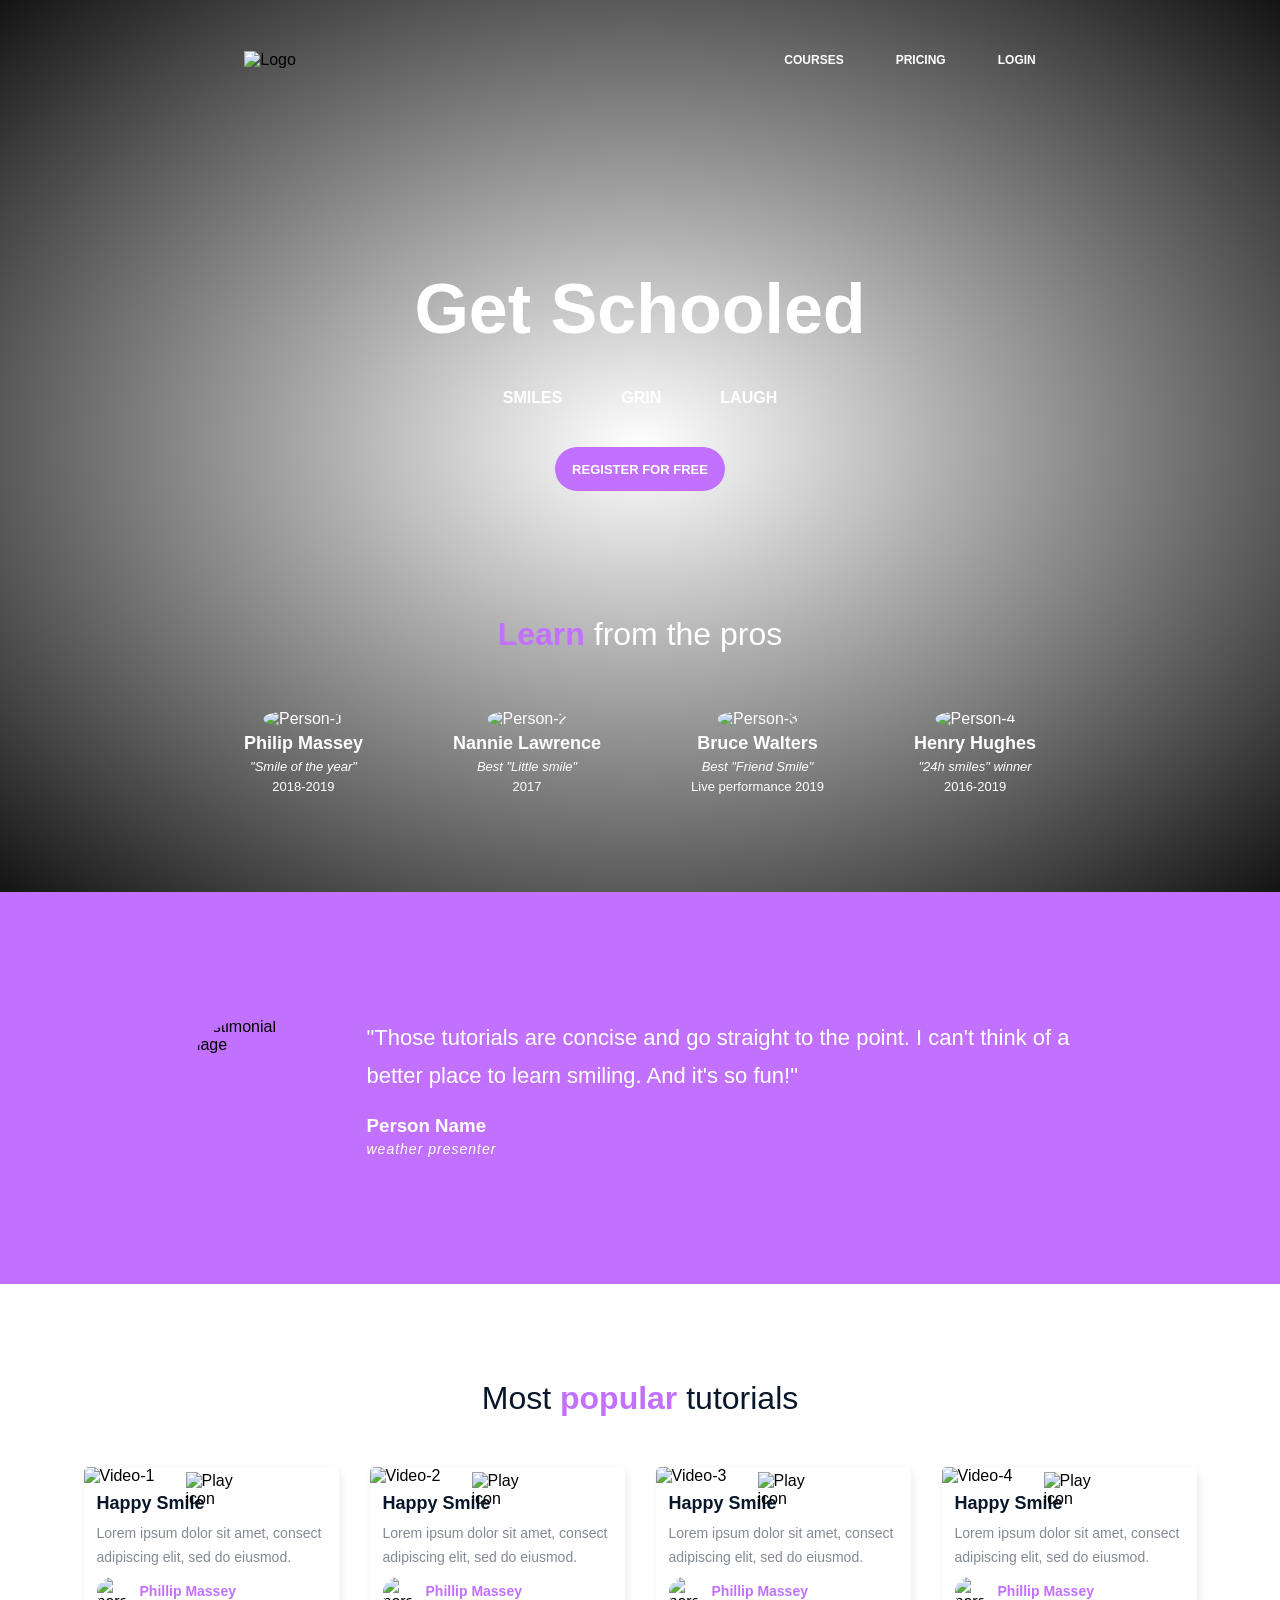
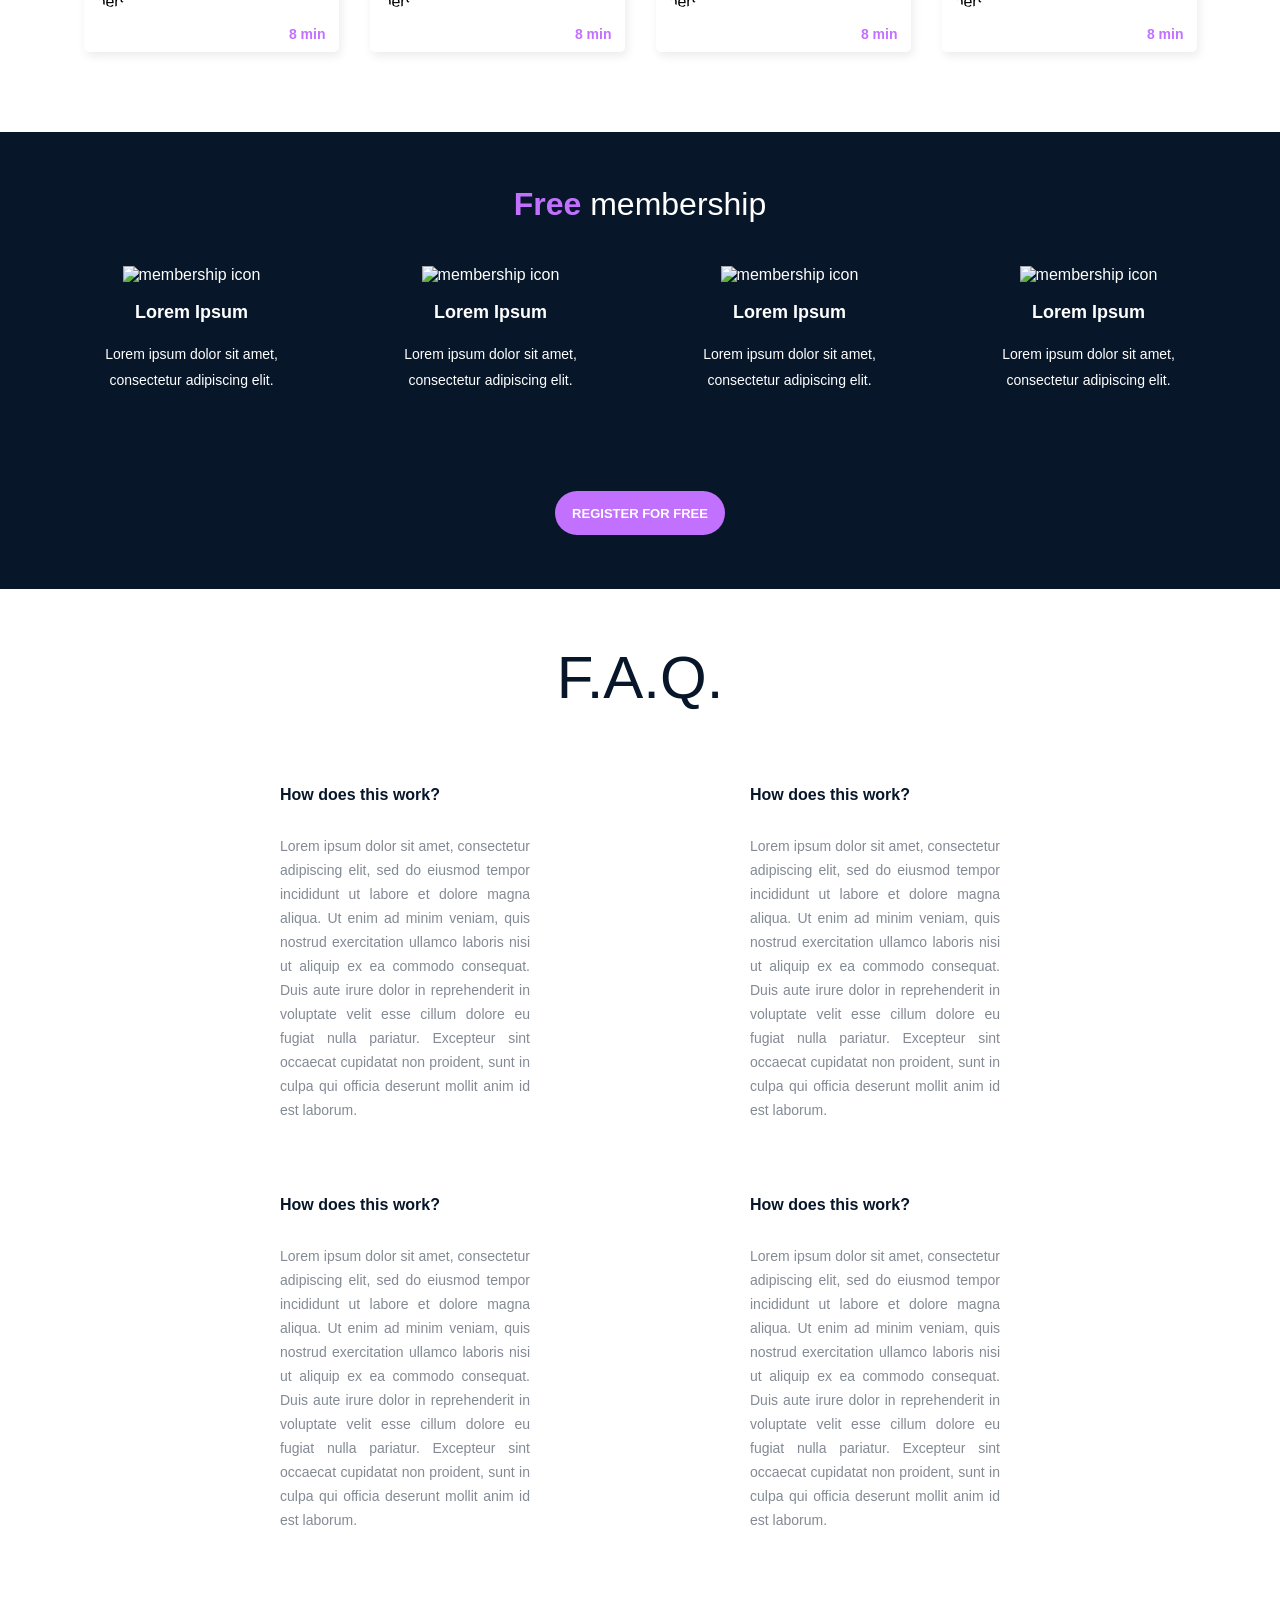
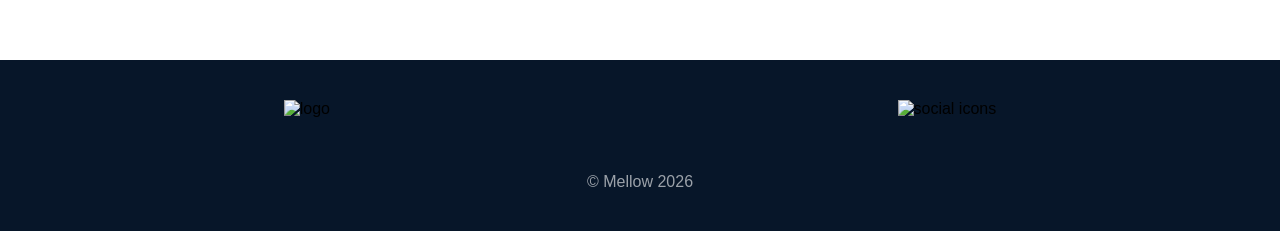
==== html_advanced/index.html @ ff9df3bf "HTML file" ====
<!DOCTYPE html>
<html lang="en">

<head>
    <meta charset="UTF-8">
    <link rel="stylesheet" href="./style.css">
    <meta name="viewport" content="width=device-width, initial-scale=1.0">
    <title>Our website</title>
    <link rel="stylesheet" href="style.css">
    <link rel="icon" href="https://html-homework-assets.vercel.app/smile-white.png">
</head>

<body>
    <header>
        <div id="logo-container">
            <img src="https://html-homework-assets.vercel.app/logo.svg" alt="Logo">
        </div>

        <nav>
            <a href="#">Courses</a>
            <a href="#">Pricing</a>
            <a href="#">Login</a>
        </nav>
    </header>

    <main>
        <h1>Get Schooled</h1>

        <div id="hero-text">
            <span>SMILES</span>
            <span>GRIN</span>
            <span>LAUGH</span>
        </div>

        <button>REGISTER FOR FREE</button>

        <div id="lower-part">
            <h3><span>Learn</span> from the pros</h3>

            <div id="people">

                <div class="person">
                    <img src="https://html-homework-assets.vercel.app/philip.jpg" alt="Person-1" />
                    <h5>Philip Massey</h5>
                    <i>"Smile of the year"</i>
                    <h6>2018-2019</h6>
                </div>

                <div class="person">
                    <img src="https://html-homework-assets.vercel.app/nannie.jpg" alt="Person-2" />
                    <h5>Nannie Lawrence</h5>
                    <i>Best "Little smile"</i>
                    <h6>2017</h6>
                </div>

                <div class="person">
                    <img src="https://html-homework-assets.vercel.app/bruce.jpg" alt="Person-3" />
                    <h5>Bruce Walters</h5>
                    <i>Best "Friend Smile"</i>
                    <h6>Live performance 2019</h6>
                </div>

                <div class="person">
                    <img src="https://html-homework-assets.vercel.app/henry.jpg" alt="Person-4" />
                    <h5>Henry Hughes</h5>
                    <i>"24h smiles" winner</i>
                    <h6>2016-2019</h6>
                </div>

            </div>
        </div>
    </main>

    <section id="testimonial">
        <img src="https://html-homework-assets.vercel.app/testimonial.jpg" alt="testimonial image">
        <div id="quote">
            <blockquote>
                "Those tutorials are concise and go straight to the point. I can't think of a better place to learn
                smiling. And it's so fun!"
            </blockquote>

            <div id="author">
                <h3>Person Name</h3>
                <i>weather presenter</i>
            </div>
        </div>
    </section>

    <section id="video-section">
        <h3 class="title">Most <span>popular</span> tutorials</h3>

        <div id="videos">
            <div class="single-video">
                <div class="preview">
                    <img src="https://html-homework-assets.vercel.app/play.svg" class="play-icon" alt="Play icon">
                    <img src="https://html-homework-assets.vercel.app/video-1.jpg" alt="Video-1">
                </div>
                <div class="contents">
                    <h3>Happy Smile</h3>
                    <p>Lorem ipsum dolor sit amet, consect adipiscing elit, sed do eiusmod.</p>

                    <div class="author">
                        <img src="https://html-homework-assets.vercel.app/bruce.jpg" alt="person-1">
                        <h4>Phillip Massey</h4>
                    </div>

                    <div class="ratings">
                        <span class="stars"></span>
                        <b>8 min</b>
                    </div>
                </div>
            </div>

            <div class="single-video">
                <div class="preview">
                    <img src="https://html-homework-assets.vercel.app/play.svg" class="play-icon" alt="Play icon">
                    <img src="https://html-homework-assets.vercel.app/video-2.jpg" alt="Video-2">
                </div>
                <div class="contents">
                    <h3>Happy Smile</h3>
                    <p>Lorem ipsum dolor sit amet, consect adipiscing elit, sed do eiusmod.</p>

                    <div class="author">
                        <img src="https://html-homework-assets.vercel.app/bruce.jpg" alt="person-1">
                        <h4>Phillip Massey</h4>
                    </div>

                    <div class="ratings">
                        <span class="stars"></span>
                        <b>8 min</b>
                    </div>
                </div>
            </div>

            <div class="single-video">
                <div class="preview">
                    <img src="https://html-homework-assets.vercel.app/play.svg" class="play-icon" alt="Play icon">
                    <img src="https://html-homework-assets.vercel.app/video-3.jpg" alt="Video-3">
                </div>
                <div class="contents">
                    <h3>Happy Smile</h3>
                    <p>Lorem ipsum dolor sit amet, consect adipiscing elit, sed do eiusmod.</p>

                    <div class="author">
                        <img src="https://html-homework-assets.vercel.app/bruce.jpg" alt="person-1">
                        <h4>Phillip Massey</h4>
                    </div>

                    <div class="ratings">
                        <span class="stars"></span>
                        <b>8 min</b>
                    </div>
                </div>
            </div>

            <div class="single-video">
                <div class="preview">
                    <img src="https://html-homework-assets.vercel.app/play.svg" class="play-icon" alt="Play icon">
                    <img src="https://html-homework-assets.vercel.app/video-4.jpg" alt="Video-4">
                </div>
                <div class="contents">
                    <h3>Happy Smile</h3>
                    <p>Lorem ipsum dolor sit amet, consect adipiscing elit, sed do eiusmod.</p>

                    <div class="author">
                        <img src="https://html-homework-assets.vercel.app/bruce.jpg" alt="person-1">
                        <h4>Phillip Massey</h4>
                    </div>

                    <div class="ratings">
                        <span class="stars"></span>
                        <b>8 min</b>
                    </div>
                </div>
            </div>

        </div>
    </section>

    <section id="membership-section">
        <h3 class="title"><span>Free</span> membership</h3>

        <div id="memberships">
            <div class="membership-card">
                <img src="https://html-homework-assets.vercel.app/smile.png" alt="membership icon">
                <h3>Lorem Ipsum</h3>
                <p>Lorem ipsum dolor sit amet, consectetur adipiscing elit.</p>
            </div>
            <div class="membership-card">
                <img src="https://html-homework-assets.vercel.app/smile.png" alt="membership icon">
                <h3>Lorem Ipsum</h3>
                <p>Lorem ipsum dolor sit amet, consectetur adipiscing elit.</p>
            </div>
            <div class="membership-card">
                <img src="https://html-homework-assets.vercel.app/smile.png" alt="membership icon">
                <h3>Lorem Ipsum</h3>
                <p>Lorem ipsum dolor sit amet, consectetur adipiscing elit.</p>
            </div>
            <div class="membership-card">
                <img src="https://html-homework-assets.vercel.app/smile.png" alt="membership icon">
                <h3>Lorem Ipsum</h3>
                <p>Lorem ipsum dolor sit amet, consectetur adipiscing elit.</p>
            </div>
        </div>

        <button>REGISTER FOR FREE</button>
    </section>

    <section id="faq-section">
        <h3 class="title">F.A.Q.</h3>

        <div id="faqs">
            <div class="faq-grid">
                <article class="single-faq">
                    <h3>How does this work?</h3>
                    <p>Lorem ipsum dolor sit amet, consectetur adipiscing elit, sed do eiusmod tempor incididunt ut
                        labore
                        et dolore magna aliqua. Ut enim ad minim veniam, quis nostrud exercitation ullamco laboris nisi
                        ut
                        aliquip ex ea commodo consequat. Duis aute irure dolor in reprehenderit in voluptate velit esse
                        cillum dolore eu fugiat nulla pariatur. Excepteur sint occaecat cupidatat non proident, sunt in
                        culpa qui officia deserunt mollit anim id est laborum.</p>
                </article>
                <article class="single-faq">
                    <h3>How does this work?</h3>
                    <p>Lorem ipsum dolor sit amet, consectetur adipiscing elit, sed do eiusmod tempor incididunt ut
                        labore
                        et dolore magna aliqua. Ut enim ad minim veniam, quis nostrud exercitation ullamco laboris nisi
                        ut
                        aliquip ex ea commodo consequat. Duis aute irure dolor in reprehenderit in voluptate velit esse
                        cillum dolore eu fugiat nulla pariatur. Excepteur sint occaecat cupidatat non proident, sunt in
                        culpa qui officia deserunt mollit anim id est laborum.</p>
                </article>
            </div>
            <div class="faq-grid">
                <article class="single-faq">
                    <h3>How does this work?</h3>
                    <p>Lorem ipsum dolor sit amet, consectetur adipiscing elit, sed do eiusmod tempor incididunt ut
                        labore
                        et dolore magna aliqua. Ut enim ad minim veniam, quis nostrud exercitation ullamco laboris nisi
                        ut
                        aliquip ex ea commodo consequat. Duis aute irure dolor in reprehenderit in voluptate velit esse
                        cillum dolore eu fugiat nulla pariatur. Excepteur sint occaecat cupidatat non proident, sunt in
                        culpa qui officia deserunt mollit anim id est laborum.</p>
                </article>
                <article class="single-faq">
                    <h3>How does this work?</h3>
                    <p>Lorem ipsum dolor sit amet, consectetur adipiscing elit, sed do eiusmod tempor incididunt ut
                        labore
                        et dolore magna aliqua. Ut enim ad minim veniam, quis nostrud exercitation ullamco laboris nisi
                        ut
                        aliquip ex ea commodo consequat. Duis aute irure dolor in reprehenderit in voluptate velit esse
                        cillum dolore eu fugiat nulla pariatur. Excepteur sint occaecat cupidatat non proident, sunt in
                        culpa qui officia deserunt mollit anim id est laborum.</p>
                </article>
            </div>
        </div>
    </section>

    <footer>
        <div>
            <img src="https://html-homework-assets.vercel.app/logo.svg" alt="logo">
            <img src="https://html-homework-assets.vercel.app/social_icons.svg" alt="social icons">
        </div>
        <span>&copy; Mellow 2026</span>
    </footer>
</body>

</html>
---- html_advanced/style.css ----
* {
  padding: 0;
  margin: 0;
  box-sizing: border-box;
}
body {
  font-family: sans-serif;
}

header {
  display: flex;
  align-items: center;
  justify-content: space-around;
  width: 100%;
  height: 50px;
  position: absolute;
  top: 35px;
}

header #logo-container {
  display: flex;
  align-items: center;
  gap: 20px;
}

header nav {
  display: flex;
  flex-direction: row;
  align-items: center;
  gap: 52px;
}

header nav a {
  color: #fff;
  font-size: 12px;
  font-weight: 700;
  text-decoration: none;
  text-transform: uppercase;
  position: relative;
}

header nav a::before {
  content: "";
  position: absolute;
  bottom: -3px;
  left: 0;
  width: 0%;
  height: 3px;
  background-color: #c271ff;
  transition: width 0.4s ease;
}

header nav a:hover::before {
  width: 100%;
}

main {
  padding-top: 269px;
  position: relative;
  color: #ffff;
  display: flex;
  flex-direction: column;
  align-items: center;
  justify-content: center;
  gap: 40px;
  padding-bottom: 98px;
  overflow: hidden;
}

main::before {
  content: "";
  position: absolute;
  top: 0;
  left: 0;
  width: 100%;
  height: 100%;
  background:
    radial-gradient(rgba(41, 48, 61, 0), rgba(7, 22, 41, 1)),
    url("https://html-homework-assets.vercel.app/bg.jpg");
  background-size: cover;
  background-repeat: no-repeat;
  filter: grayscale(100%);
  z-index: -1;
}

main h1 {
  font-size: 70px;
}
main #hero-text {
  display: flex;
  align-items: center;
  gap: 59px;
}

#hero-text span {
  font-size: 16px;
  font-weight: 700;
  cursor: default;
}

button {
  width: 170px;
  height: 44px;
  border-radius: 22px;
  background: #c271ff;
  color: white;
  border: none;
  text-align: center;
  font-size: 13px;
  font-weight: 600;
  transition: 0.1s;
  cursor: pointer;
}

button:hover {
  opacity: 0.9;
}

button:active {
  transform: scale(1.02);
}
main #lower-part {
  display: flex;
  align-items: center;
  justify-content: center;
  flex-direction: column;
  margin-top: 85px;
  gap: 57px;
}

#lower-part h3 {
  text-align: center;
  font-size: 32px;
  font-weight: 200;
}
#lower-part h3 span {
  color: #c271ff;
  font-weight: 700;
}
main #people {
  display: flex;
  align-items: center;
  gap: 90px;
}
#people .person {
  display: flex;
  flex-direction: column;
  align-items: center;
  justify-content: center;
  gap: 5px;
}

#people .person img {
  border-radius: 100%;
}

#people .person h5 {
  color: #fff;
  text-align: center;
  font-size: 18px;
  font-weight: 900;
}

#people .person i,
#people .person h6 {
  color: #fff;
  text-align: center;
  font-size: 13px;
  font-weight: 400;
}

#testimonial {
  background: #c271ff;
  display: flex;
  flex-direction: row;
  align-items: center;
  justify-content: center;
  width: 100%;
  height: 392px;
  gap: 43px;
}

#testimonial img {
  width: 140px;
  height: 140px;
  border-radius: 50%;
  object-fit: cover;
}

#testimonial #quote {
  display: flex;
  flex-direction: column;
  gap: 20px;
}

#testimonial blockquote {
  color: #fff;
  font-size: 22px;
  font-weight: 400;
  width: 730px;
  line-height: 38px;
}

#testimonial #author {
  color: white;
  display: flex;
  flex-direction: column;
  gap: 4px;
}
#testimonial #author i {
  font-weight: 100;
  font-size: 14px;
  letter-spacing: 1px;
}

#video-section {
  display: flex;
  flex-direction: column;
  align-items: center;
  justify-content: center;
  padding-top: 96px;
  gap: 50px;
  padding-bottom: 80px;
}
.title {
  color: #071629;
  text-align: center;
  font-size: 32px;
  font-weight: 300;
}
.title span {
  color: #c271ff;
  font-weight: 700;
}

#video-section #videos {
  display: flex;
  align-items: center;
  gap: 31px;
}
#videos .single-video {
  width: 255px;
  /* height: 335px; */
  background: white;
  box-shadow: 2px 4px 10px rgba(0, 0, 0, 0.08);
  border-radius: 5px;
  overflow: hidden;
  display: flex;
  flex-direction: column;
  gap: 7.6px;
  padding-bottom: 10px;
  transition: 0.3s;
}
#videos .single-video:hover {
  transform: scale(1.03);
  cursor: pointer;
}
.single-video .preview {
  position: relative;
}
.single-video .preview .play-icon {
  position: absolute;
  top: 30%;
  left: 40%;
  width: 64px;
  height: 64px;
  object-fit: cover;
}

.single-video img {
  width: 100%;
  height: 184px;
  object-fit: cover;
}

.single-video .contents {
  display: flex;
  flex-direction: column;
  gap: 7.6px;
  padding: 0 13px;
}

.single-video h3 {
  color: #071629;
  font-size: 18px;
  font-weight: 700;
}

.single-video p {
  color: rgba(7, 22, 41, 0.5);
  font-size: 14px;
  font-weight: 400;
  line-height: 24px;
}

.single-video .author {
  display: flex;
  align-items: center;
  gap: 13px;
}

.single-video .author img {
  width: 30px;
  height: 30px;
  object-fit: cover;
  border-radius: 50%;
  position: relative;
}

.single-video .author h4 {
  color: #c271ff;
  font-size: 14px;
  font-weight: 600;
  line-height: 27px;
}

.single-video .ratings {
  display: flex;
  align-items: center;
  justify-content: space-between;
  padding-top: 12px;
}

.single-video .ratings .stars {
  background: url("/https://raw.githubusercontent.com/ndizeyedavid/html-homework-assets/main/rating.svg");
  width: 107px;
  height: 15px;
}

.single-video .ratings b {
  color: #c271ff;
  text-align: right;
  font-size: 14px;
  font-weight: 600;
}

#membership-section {
  background: #071629;
  display: flex;
  flex-direction: column;
  align-items: center;
  justify-content: center;
  width: 100%;
  /* height: 392px; */
  padding: 54px 0;
  gap: 43px;
}

#membership-section .title {
  color: #ffff;
}

#membership-section #memberships {
  display: flex;
  align-items: center;
  gap: 67px;
}
#membership-section .membership-card {
  color: white;
  display: flex;
  flex-direction: column;
  align-items: center;
  justify-content: center;
  gap: 18px;
}
.membership-card h3 {
  text-align: center;
  font-size: 18px;
  font-weight: 600;
}

.membership-card p {
  text-align: center;
  font-size: 14px;
  font-weight: 300;
  line-height: 26px;
  width: 232px;
}
#membership-section button {
  margin-top: 55px;
}

#faq-section {
  padding: 54px 0;
}
#faq-section .title {
  text-align: center;
  font-size: 60px;
  font-weight: 300;
}

#faqs {
  display: flex;
  align-items: center;
  align-items: center;
  justify-content: center;
  flex-direction: column;
  gap: 74px;
  padding: 74px 280px;
}

#faqs .faq-grid {
  display: flex;
  gap: 220px;
}

.faq-grid .single-faq {
  display: flex;
  flex-direction: column;
  gap: 30px;
}

.single-faq h3 {
  color: #071629;
  font-size: 16px;
  font-weight: 700;
}

.single-faq p {
  color: rgba(7, 22, 41, 0.5);
  font-size: 14px;
  font-weight: 400;
  line-height: 24px;
  text-align: justify;
}

footer {
  display: flex;
  flex-direction: column;
  gap: 55px;
  background: #071629;
  align-items: center;
  justify-content: center;
  padding: 40px 0;
}

footer div {
  width: 100%;
  display: flex;
  align-items: center;
  justify-content: space-around;
}

footer span {
  color: rgba(255, 255, 255, 0.6);
}
---- html_advanced/style.css ----
* {
  padding: 0;
  margin: 0;
  box-sizing: border-box;
}
body {
  font-family: sans-serif;
}

header {
  display: flex;
  align-items: center;
  justify-content: space-around;
  width: 100%;
  height: 50px;
  position: absolute;
  top: 35px;
}

header #logo-container {
  display: flex;
  align-items: center;
  gap: 20px;
}

header nav {
  display: flex;
  flex-direction: row;
  align-items: center;
  gap: 52px;
}

header nav a {
  color: #fff;
  font-size: 12px;
  font-weight: 700;
  text-decoration: none;
  text-transform: uppercase;
  position: relative;
}

header nav a::before {
  content: "";
  position: absolute;
  bottom: -3px;
  left: 0;
  width: 0%;
  height: 3px;
  background-color: #c271ff;
  transition: width 0.4s ease;
}

header nav a:hover::before {
  width: 100%;
}

main {
  padding-top: 269px;
  position: relative;
  color: #ffff;
  display: flex;
  flex-direction: column;
  align-items: center;
  justify-content: center;
  gap: 40px;
  padding-bottom: 98px;
  overflow: hidden;
}

main::before {
  content: "";
  position: absolute;
  top: 0;
  left: 0;
  width: 100%;
  height: 100%;
  background:
    radial-gradient(rgba(41, 48, 61, 0), rgba(7, 22, 41, 1)),
    url("https://html-homework-assets.vercel.app/bg.jpg");
  background-size: cover;
  background-repeat: no-repeat;
  filter: grayscale(100%);
  z-index: -1;
}

main h1 {
  font-size: 70px;
}
main #hero-text {
  display: flex;
  align-items: center;
  gap: 59px;
}

#hero-text span {
  font-size: 16px;
  font-weight: 700;
  cursor: default;
}

button {
  width: 170px;
  height: 44px;
  border-radius: 22px;
  background: #c271ff;
  color: white;
  border: none;
  text-align: center;
  font-size: 13px;
  font-weight: 600;
  transition: 0.1s;
  cursor: pointer;
}

button:hover {
  opacity: 0.9;
}

button:active {
  transform: scale(1.02);
}
main #lower-part {
  display: flex;
  align-items: center;
  justify-content: center;
  flex-direction: column;
  margin-top: 85px;
  gap: 57px;
}

#lower-part h3 {
  text-align: center;
  font-size: 32px;
  font-weight: 200;
}
#lower-part h3 span {
  color: #c271ff;
  font-weight: 700;
}
main #people {
  display: flex;
  align-items: center;
  gap: 90px;
}
#people .person {
  display: flex;
  flex-direction: column;
  align-items: center;
  justify-content: center;
  gap: 5px;
}

#people .person img {
  border-radius: 100%;
}

#people .person h5 {
  color: #fff;
  text-align: center;
  font-size: 18px;
  font-weight: 900;
}

#people .person i,
#people .person h6 {
  color: #fff;
  text-align: center;
  font-size: 13px;
  font-weight: 400;
}

#testimonial {
  background: #c271ff;
  display: flex;
  flex-direction: row;
  align-items: center;
  justify-content: center;
  width: 100%;
  height: 392px;
  gap: 43px;
}

#testimonial img {
  width: 140px;
  height: 140px;
  border-radius: 50%;
  object-fit: cover;
}

#testimonial #quote {
  display: flex;
  flex-direction: column;
  gap: 20px;
}

#testimonial blockquote {
  color: #fff;
  font-size: 22px;
  font-weight: 400;
  width: 730px;
  line-height: 38px;
}

#testimonial #author {
  color: white;
  display: flex;
  flex-direction: column;
  gap: 4px;
}
#testimonial #author i {
  font-weight: 100;
  font-size: 14px;
  letter-spacing: 1px;
}

#video-section {
  display: flex;
  flex-direction: column;
  align-items: center;
  justify-content: center;
  padding-top: 96px;
  gap: 50px;
  padding-bottom: 80px;
}
.title {
  color: #071629;
  text-align: center;
  font-size: 32px;
  font-weight: 300;
}
.title span {
  color: #c271ff;
  font-weight: 700;
}

#video-section #videos {
  display: flex;
  align-items: center;
  gap: 31px;
}
#videos .single-video {
  width: 255px;
  /* height: 335px; */
  background: white;
  box-shadow: 2px 4px 10px rgba(0, 0, 0, 0.08);
  border-radius: 5px;
  overflow: hidden;
  display: flex;
  flex-direction: column;
  gap: 7.6px;
  padding-bottom: 10px;
  transition: 0.3s;
}
#videos .single-video:hover {
  transform: scale(1.03);
  cursor: pointer;
}
.single-video .preview {
  position: relative;
}
.single-video .preview .play-icon {
  position: absolute;
  top: 30%;
  left: 40%;
  width: 64px;
  height: 64px;
  object-fit: cover;
}

.single-video img {
  width: 100%;
  height: 184px;
  object-fit: cover;
}

.single-video .contents {
  display: flex;
  flex-direction: column;
  gap: 7.6px;
  padding: 0 13px;
}

.single-video h3 {
  color: #071629;
  font-size: 18px;
  font-weight: 700;
}

.single-video p {
  color: rgba(7, 22, 41, 0.5);
  font-size: 14px;
  font-weight: 400;
  line-height: 24px;
}

.single-video .author {
  display: flex;
  align-items: center;
  gap: 13px;
}

.single-video .author img {
  width: 30px;
  height: 30px;
  object-fit: cover;
  border-radius: 50%;
  position: relative;
}

.single-video .author h4 {
  color: #c271ff;
  font-size: 14px;
  font-weight: 600;
  line-height: 27px;
}

.single-video .ratings {
  display: flex;
  align-items: center;
  justify-content: space-between;
  padding-top: 12px;
}

.single-video .ratings .stars {
  background: url("/https://raw.githubusercontent.com/ndizeyedavid/html-homework-assets/main/rating.svg");
  width: 107px;
  height: 15px;
}

.single-video .ratings b {
  color: #c271ff;
  text-align: right;
  font-size: 14px;
  font-weight: 600;
}

#membership-section {
  background: #071629;
  display: flex;
  flex-direction: column;
  align-items: center;
  justify-content: center;
  width: 100%;
  /* height: 392px; */
  padding: 54px 0;
  gap: 43px;
}

#membership-section .title {
  color: #ffff;
}

#membership-section #memberships {
  display: flex;
  align-items: center;
  gap: 67px;
}
#membership-section .membership-card {
  color: white;
  display: flex;
  flex-direction: column;
  align-items: center;
  justify-content: center;
  gap: 18px;
}
.membership-card h3 {
  text-align: center;
  font-size: 18px;
  font-weight: 600;
}

.membership-card p {
  text-align: center;
  font-size: 14px;
  font-weight: 300;
  line-height: 26px;
  width: 232px;
}
#membership-section button {
  margin-top: 55px;
}

#faq-section {
  padding: 54px 0;
}
#faq-section .title {
  text-align: center;
  font-size: 60px;
  font-weight: 300;
}

#faqs {
  display: flex;
  align-items: center;
  align-items: center;
  justify-content: center;
  flex-direction: column;
  gap: 74px;
  padding: 74px 280px;
}

#faqs .faq-grid {
  display: flex;
  gap: 220px;
}

.faq-grid .single-faq {
  display: flex;
  flex-direction: column;
  gap: 30px;
}

.single-faq h3 {
  color: #071629;
  font-size: 16px;
  font-weight: 700;
}

.single-faq p {
  color: rgba(7, 22, 41, 0.5);
  font-size: 14px;
  font-weight: 400;
  line-height: 24px;
  text-align: justify;
}

footer {
  display: flex;
  flex-direction: column;
  gap: 55px;
  background: #071629;
  align-items: center;
  justify-content: center;
  padding: 40px 0;
}

footer div {
  width: 100%;
  display: flex;
  align-items: center;
  justify-content: space-around;
}

footer span {
  color: rgba(255, 255, 255, 0.6);
}
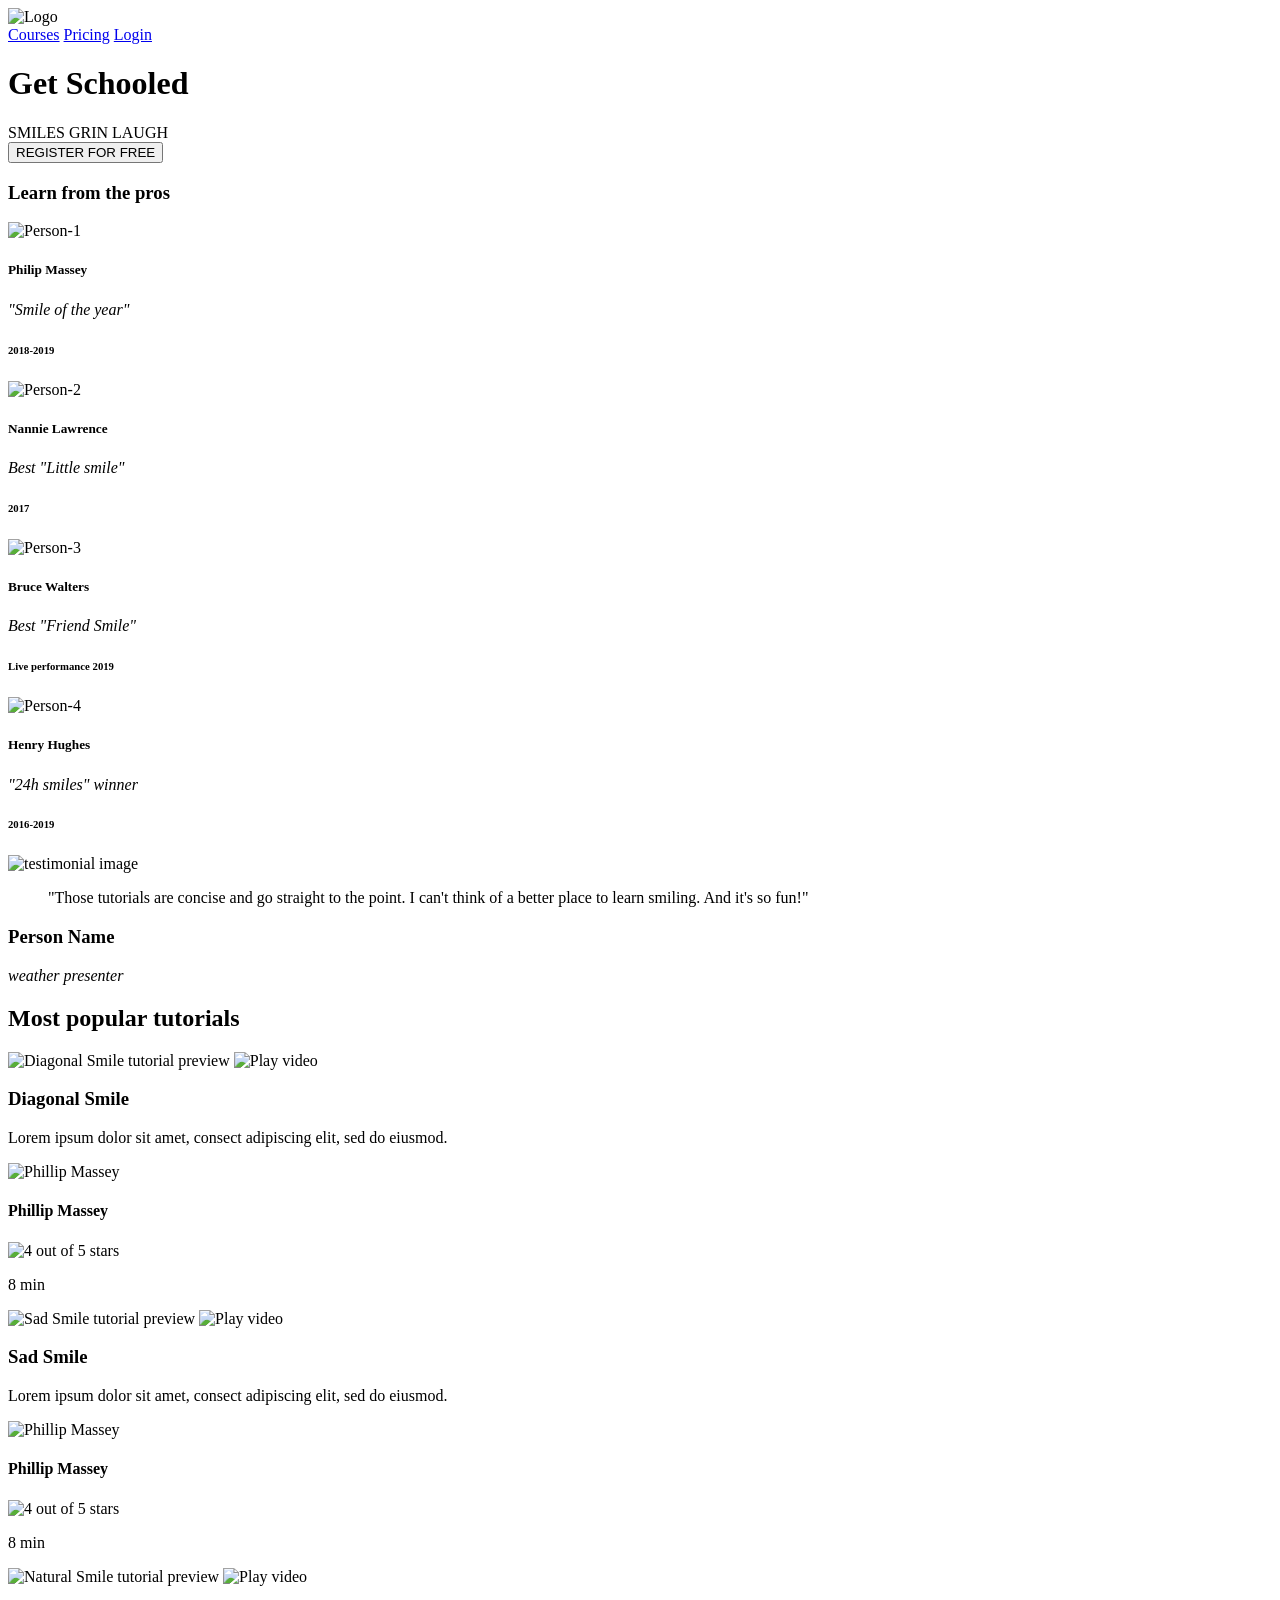
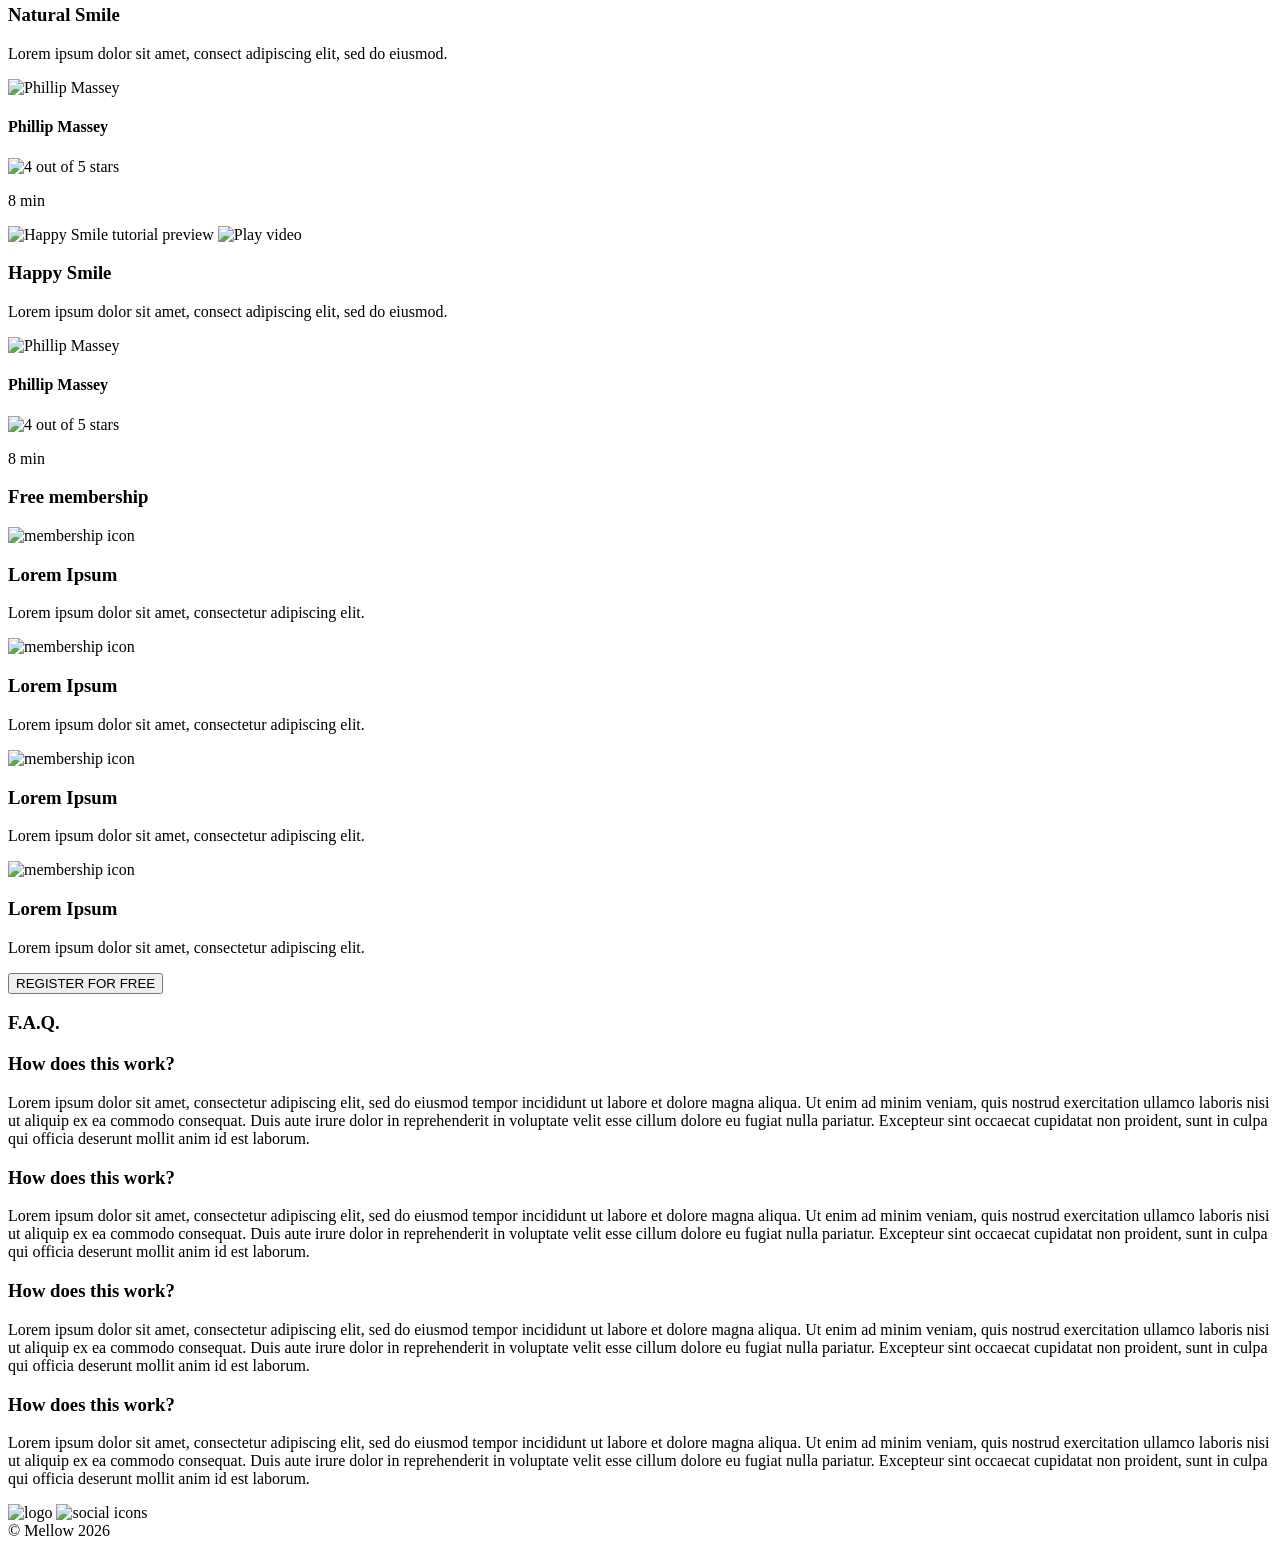
==== commit 267d2848: "UPDATE index.tml" ====
--- a/html_advanced/index.html
+++ b/html_advanced/index.html
@@ -86,93 +86,89 @@
         </div>
     </section>
 
-    <section id="video-section">
-        <h3 class="title">Most <span>popular</span> tutorials</h3>
-
-        <div id="videos">
-            <div class="single-video">
-                <div class="preview">
-                    <img src="https://html-homework-assets.vercel.app/play.svg" class="play-icon" alt="Play icon">
-                    <img src="https://html-homework-assets.vercel.app/video-1.jpg" alt="Video-1">
-                </div>
-                <div class="contents">
-                    <h3>Happy Smile</h3>
-                    <p>Lorem ipsum dolor sit amet, consect adipiscing elit, sed do eiusmod.</p>
-
-                    <div class="author">
-                        <img src="https://html-homework-assets.vercel.app/bruce.jpg" alt="person-1">
-                        <h4>Phillip Massey</h4>
-                    </div>
-
-                    <div class="ratings">
-                        <span class="stars"></span>
-                        <b>8 min</b>
-                    </div>
-                </div>
-            </div>
-
-            <div class="single-video">
-                <div class="preview">
-                    <img src="https://html-homework-assets.vercel.app/play.svg" class="play-icon" alt="Play icon">
-                    <img src="https://html-homework-assets.vercel.app/video-2.jpg" alt="Video-2">
-                </div>
-                <div class="contents">
-                    <h3>Happy Smile</h3>
-                    <p>Lorem ipsum dolor sit amet, consect adipiscing elit, sed do eiusmod.</p>
-
-                    <div class="author">
-                        <img src="https://html-homework-assets.vercel.app/bruce.jpg" alt="person-1">
-                        <h4>Phillip Massey</h4>
-                    </div>
-
-                    <div class="ratings">
-                        <span class="stars"></span>
-                        <b>8 min</b>
-                    </div>
-                </div>
-            </div>
-
-            <div class="single-video">
-                <div class="preview">
-                    <img src="https://html-homework-assets.vercel.app/play.svg" class="play-icon" alt="Play icon">
-                    <img src="https://html-homework-assets.vercel.app/video-3.jpg" alt="Video-3">
-                </div>
-                <div class="contents">
-                    <h3>Happy Smile</h3>
-                    <p>Lorem ipsum dolor sit amet, consect adipiscing elit, sed do eiusmod.</p>
-
-                    <div class="author">
-                        <img src="https://html-homework-assets.vercel.app/bruce.jpg" alt="person-1">
-                        <h4>Phillip Massey</h4>
-                    </div>
-
-                    <div class="ratings">
-                        <span class="stars"></span>
-                        <b>8 min</b>
-                    </div>
-                </div>
-            </div>
-
-            <div class="single-video">
-                <div class="preview">
-                    <img src="https://html-homework-assets.vercel.app/play.svg" class="play-icon" alt="Play icon">
-                    <img src="https://html-homework-assets.vercel.app/video-4.jpg" alt="Video-4">
-                </div>
-                <div class="contents">
-                    <h3>Happy Smile</h3>
-                    <p>Lorem ipsum dolor sit amet, consect adipiscing elit, sed do eiusmod.</p>
-
-                    <div class="author">
-                        <img src="https://html-homework-assets.vercel.app/bruce.jpg" alt="person-1">
-                        <h4>Phillip Massey</h4>
-                    </div>
-
-                    <div class="ratings">
-                        <span class="stars"></span>
-                        <b>8 min</b>
-                    </div>
-                </div>
-            </div>
+    <!-- BEM refactor: this section uses block__element naming instead of
+         the ID/utility classes the rest of the page still uses. See
+         style.css for the matching .tutorials / .video-card rules. -->
+    <section class="tutorials">
+        <h2 class="tutorials__title">Most <span class="tutorials__title-highlight">popular</span> tutorials</h2>
+
+        <div class="video-grid">
+
+            <article class="video-card">
+                <div class="video-card__thumbnail">
+                    <img class="video-card__image" src="https://html-homework-assets.vercel.app/video-1.jpg" alt="Diagonal Smile tutorial preview">
+                    <img class="video-card__play" src="https://html-homework-assets.vercel.app/play.svg" alt="Play video">
+                </div>
+                <h3 class="video-card__heading">Diagonal Smile</h3>
+                <p class="video-card__text">Lorem ipsum dolor sit amet, consect adipiscing elit, sed do eiusmod.</p>
+                <footer class="video-card__footer">
+                    <div class="video-card__author">
+                        <img class="video-card__author-image" src="https://html-homework-assets.vercel.app/philip.jpg" alt="Phillip Massey">
+                        <h4 class="video-card__author-name">Phillip Massey</h4>
+                    </div>
+                    <div class="video-card__rating">
+                        <img class="video-card__rating-image" src="https://html-homework-assets.vercel.app/rating.svg" alt="4 out of 5 stars">
+                        <p class="video-card__duration">8 min</p>
+                    </div>
+                </footer>
+            </article>
+
+            <article class="video-card">
+                <div class="video-card__thumbnail">
+                    <img class="video-card__image" src="https://html-homework-assets.vercel.app/video-2.jpg" alt="Sad Smile tutorial preview">
+                    <img class="video-card__play" src="https://html-homework-assets.vercel.app/play.svg" alt="Play video">
+                </div>
+                <h3 class="video-card__heading">Sad Smile</h3>
+                <p class="video-card__text">Lorem ipsum dolor sit amet, consect adipiscing elit, sed do eiusmod.</p>
+                <footer class="video-card__footer">
+                    <div class="video-card__author">
+                        <img class="video-card__author-image" src="https://html-homework-assets.vercel.app/philip.jpg" alt="Phillip Massey">
+                        <h4 class="video-card__author-name">Phillip Massey</h4>
+                    </div>
+                    <div class="video-card__rating">
+                        <img class="video-card__rating-image" src="https://html-homework-assets.vercel.app/rating.svg" alt="4 out of 5 stars">
+                        <p class="video-card__duration">8 min</p>
+                    </div>
+                </footer>
+            </article>
+
+            <article class="video-card">
+                <div class="video-card__thumbnail">
+                    <img class="video-card__image" src="https://html-homework-assets.vercel.app/video-3.jpg" alt="Natural Smile tutorial preview">
+                    <img class="video-card__play" src="https://html-homework-assets.vercel.app/play.svg" alt="Play video">
+                </div>
+                <h3 class="video-card__heading">Natural Smile</h3>
+                <p class="video-card__text">Lorem ipsum dolor sit amet, consect adipiscing elit, sed do eiusmod.</p>
+                <footer class="video-card__footer">
+                    <div class="video-card__author">
+                        <img class="video-card__author-image" src="https://html-homework-assets.vercel.app/philip.jpg" alt="Phillip Massey">
+                        <h4 class="video-card__author-name">Phillip Massey</h4>
+                    </div>
+                    <div class="video-card__rating">
+                        <img class="video-card__rating-image" src="https://html-homework-assets.vercel.app/rating.svg" alt="4 out of 5 stars">
+                        <p class="video-card__duration">8 min</p>
+                    </div>
+                </footer>
+            </article>
+
+            <article class="video-card">
+                <div class="video-card__thumbnail">
+                    <img class="video-card__image" src="https://html-homework-assets.vercel.app/video-4.jpg" alt="Happy Smile tutorial preview">
+                    <img class="video-card__play" src="https://html-homework-assets.vercel.app/play.svg" alt="Play video">
+                </div>
+                <h3 class="video-card__heading">Happy Smile</h3>
+                <p class="video-card__text">Lorem ipsum dolor sit amet, consect adipiscing elit, sed do eiusmod.</p>
+                <footer class="video-card__footer">
+                    <div class="video-card__author">
+                        <img class="video-card__author-image" src="https://html-homework-assets.vercel.app/philip.jpg" alt="Phillip Massey">
+                        <h4 class="video-card__author-name">Phillip Massey</h4>
+                    </div>
+                    <div class="video-card__rating">
+                        <img class="video-card__rating-image" src="https://html-homework-assets.vercel.app/rating.svg" alt="4 out of 5 stars">
+                        <p class="video-card__duration">8 min</p>
+                    </div>
+                </footer>
+            </article>
 
         </div>
     </section>
